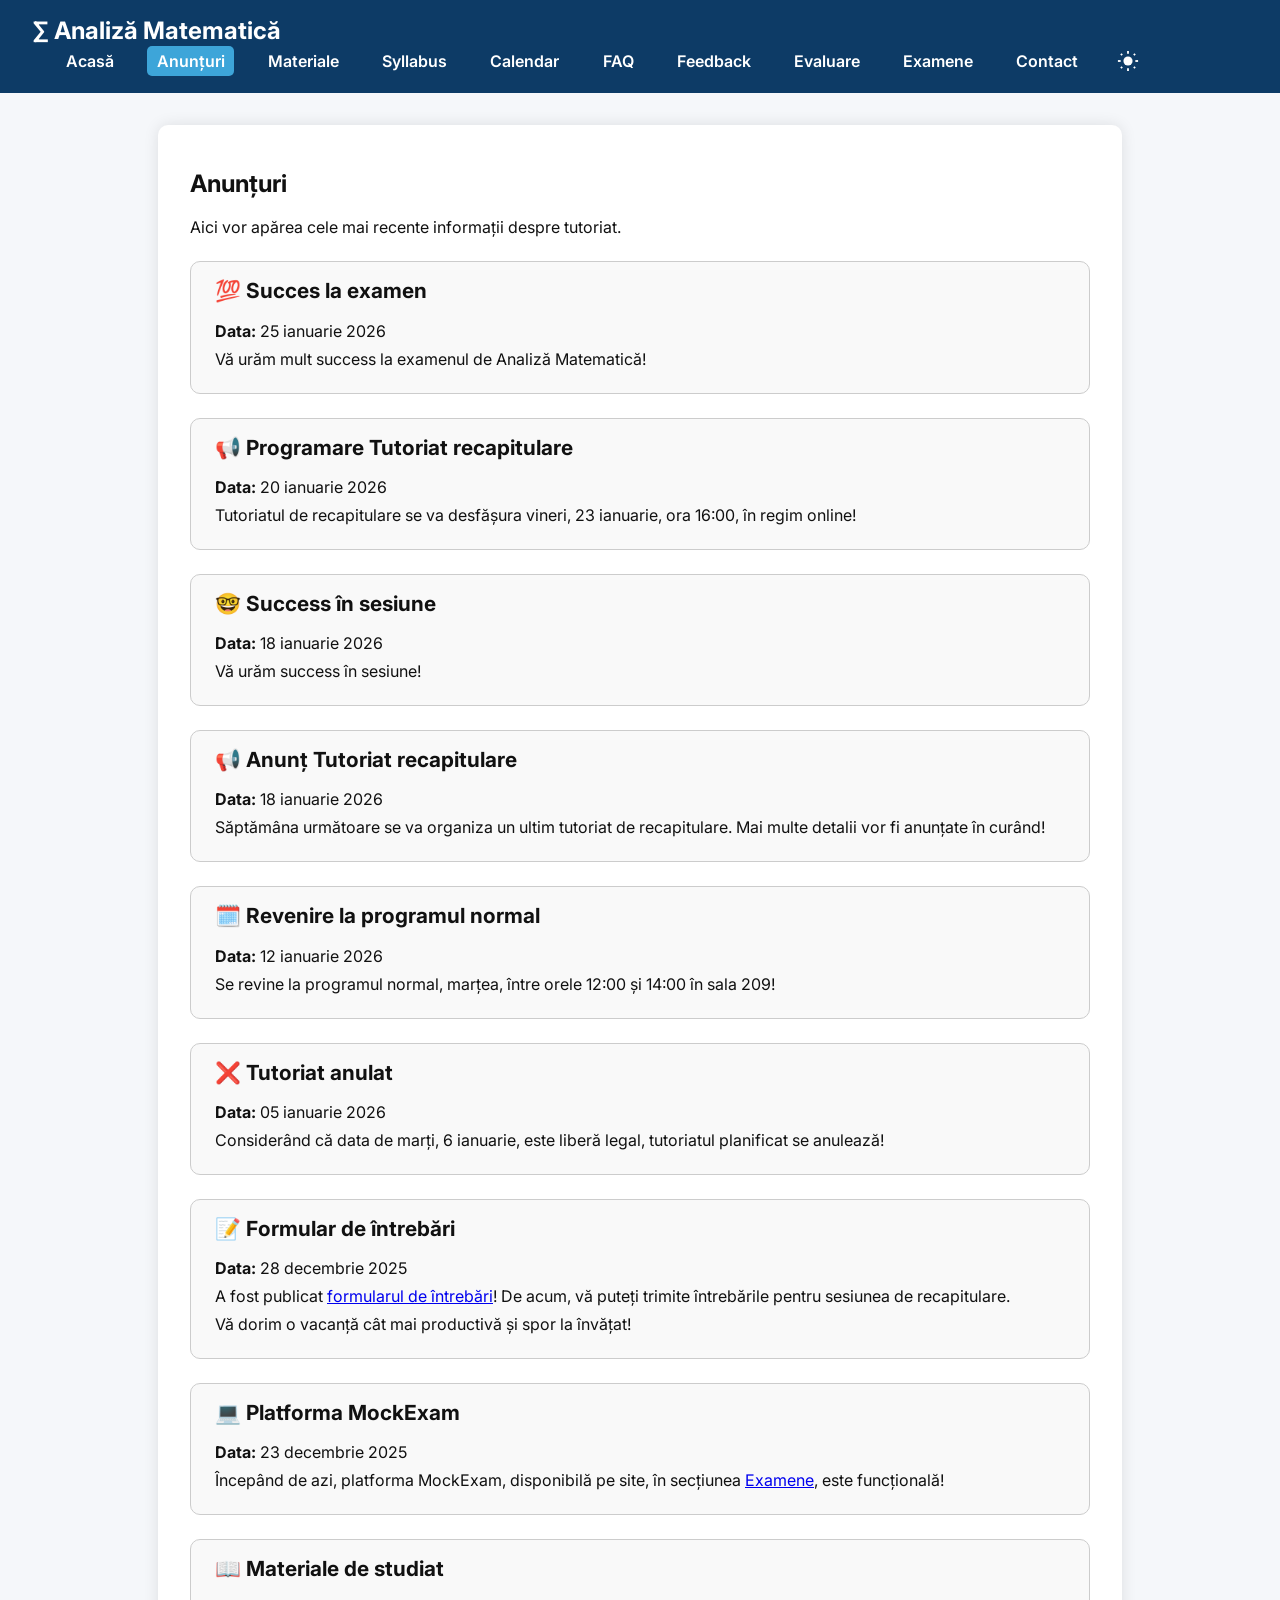
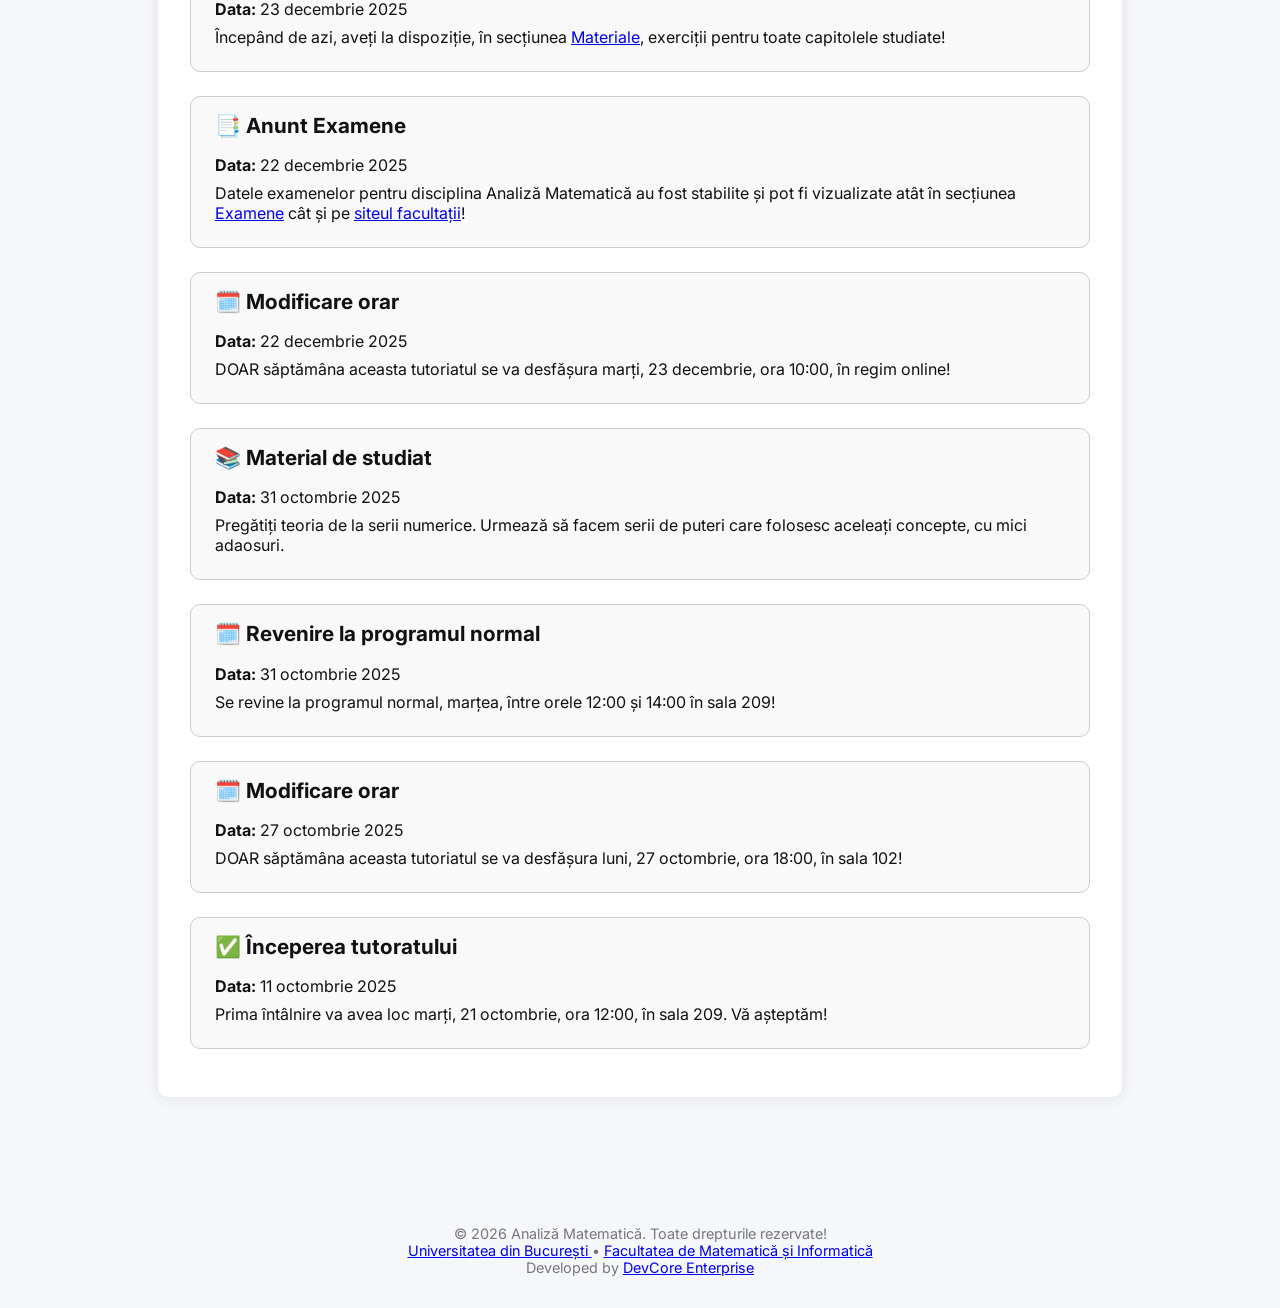
==== anunturi.html @ 242f054c "Add Analiza Matematică website files" ====
<!DOCTYPE html>
<html lang="ro">
<head>
  <meta charset="UTF-8" />
  <meta name="viewport" content="width=device-width, initial-scale=1" />
  
  <link href="https://fonts.googleapis.com/css2?family=Inter&display=swap" rel="stylesheet" />
  <link rel="stylesheet" href="styles.css" />

  <title>Anunțuri | Analiza Matematică</title>
  <meta name="description" content="Fii la curent cu ultimele anunțuri, noutăți și programări pentru Analiza Matematică." />
  <link rel="canonical" href="https://analizamatematica.site/anunturi.html" />
  <meta property="og:title" content="Anunțuri | Analiza Matematică" />
  <meta property="og:description" content="Fii la curent cu ultimele anunțuri, noutăți și programări pentru Analiza Matematică." />
  <meta property="og:url" content="https://analizamatematica.site/anunturi.html" />
  <meta property="og:type" content="website" />
  <meta property="og:site_name" content="Analiza Matematică" />
  <meta name="twitter:card" content="summary_large_image" />
  <meta name="twitter:title" content="Anunțuri | Analiza Matematică" />
  <meta name="twitter:description" content="Fii la curent cu ultimele anunțuri, noutăți și programări pentru Analiza Matematică." />

  <link rel="icon" type="image/png" href="favicon.png">
  <link rel="apple-touch-icon" href="apple-touch-icon.png">
</head>
<body>
  <header>
    <div class="logo">∑ Analiză Matematică</div>
    <nav>
      <a href="index.html">Acasă</a>
      <a href="anunturi.html" class="active">Anunțuri</a>
      <a href="materiale.html">Materiale</a>
      <a href="syllabus.html">Syllabus</a>
      <a href="calendar.html">Calendar</a>
      <a href="faq.html">FAQ</a>
      <a href="feedback.html">Feedback</a>
      <a href="evaluare.html">Evaluare</a>
      <a href="examene.html">Examene</a>
      <a href="contact.html">Contact</a>
      <button id="mode-toggle" aria-label="Toggle Light/Dark Mode">
        <svg class="mode-icon" viewBox="0 0 24 24" id="mode-icon" xmlns="http://www.w3.org/2000/svg">
          <path d="M21 12.79A9 9 0 0112.21 3a7 7 0 000 14 9 9 0 008.79-4.21z"/>
        </svg>
      </button>
    </nav>
  </header>

  <main>
    <section class="container">
      <h1>Anunțuri</h1>
      <p>Aici vor apărea cele mai recente informații despre tutoriat.</p>

      <div class="announcement">
        <h2>💯 Succes la examen</h2>
        <p><strong>Data:</strong> 25 ianuarie 2026</p>
        <p>Vă urăm mult success la examenul de Analiză Matematică!</p>
      </div>


      <div class="announcement">
        <h2>📢 Programare Tutoriat recapitulare</h2>
        <p><strong>Data:</strong> 20 ianuarie 2026</p>
        <p>Tutoriatul de recapitulare se va desfășura vineri, 23 ianuarie, ora 16:00, în regim online!</p>
      </div>

      <div class="announcement">
        <h2>🤓 Success în sesiune</h2>
        <p><strong>Data:</strong> 18 ianuarie 2026</p>
        <p>Vă urăm success în sesiune!</p>
      </div>

      <div class="announcement">
        <h2>📢 Anunț Tutoriat recapitulare</h2>
        <p><strong>Data:</strong> 18 ianuarie 2026</p>
        <p>Săptămâna următoare se va organiza un ultim tutoriat de recapitulare. Mai multe detalii vor fi anunțate în curând!</p>
      </div>

      <div class="announcement">
        <h2>🗓️ Revenire la programul normal</h2>
        <p><strong>Data:</strong> 12 ianuarie 2026</p>
        <p>Se revine la programul normal, marțea, între orele 12:00 și 14:00 în sala 209!</p>
      </div>

      <div class="announcement">
        <h2>❌ Tutoriat anulat</h2>
        <p><strong>Data:</strong> 05 ianuarie 2026</p>
        <p>Considerând că data de marți, 6 ianuarie, este liberă legal, tutoriatul planificat se anulează!</p>
      </div>

      <div class="announcement">
        <h2>📝 Formular de întrebări</h2>
        <p><strong>Data:</strong> 28 decembrie 2025</p>
        <p>A fost publicat <a href="formular-intrebari.html">formularul de întrebări</a>! De acum, vă puteți trimite întrebările pentru sesiunea de recapitulare.</p>
        <p>Vă dorim o vacanță cât mai productivă și spor la învățat!</p>
      </div>

      <div class="announcement">
        <h2>💻 Platforma MockExam</h2>
        <p><strong>Data:</strong> 23 decembrie 2025</p>
        <p>Începând de azi, platforma MockExam, disponibilă pe site, în secțiunea <a href="examene.html">Examene</a>, este funcțională!</p>
      </div>

      <div class="announcement">
        <h2>📖 Materiale de studiat</h2>
        <p><strong>Data:</strong> 23 decembrie 2025</p>
        <p>Începând de azi, aveți la dispoziție, în secțiunea <a href="materiale.html">Materiale</a>, exerciții pentru toate capitolele studiate!</p>
      </div>

      <div class="announcement">
        <h2>📑 Anunt Examene</h2>
        <p><strong>Data:</strong> 22 decembrie 2025</p>
        <p>Datele examenelor pentru disciplina Analiză Matematică au fost stabilite și pot fi vizualizate atât în secțiunea <a href="examene.html">Examene</a> cât și pe <a href="https://fmi.unibuc.ro/examene/">siteul facultații</a>!</p>
      </div>

      <div class="announcement">
        <h2>🗓️ Modificare orar</h2>
        <p><strong>Data:</strong> 22 decembrie 2025</p>
        <p>DOAR săptămâna aceasta tutoriatul se va desfășura marți, 23 decembrie, ora 10:00, în regim online!</p>
      </div>

      <div class="announcement">
        <h2>📚 Material de studiat</h2>
        <p><strong>Data:</strong> 31 octombrie 2025</p>
        <p>Pregătiți teoria de la serii numerice. Urmează să facem serii de puteri care folosesc aceleați concepte, cu mici adaosuri.</p>
      </div>

      <div class="announcement">
        <h2>🗓️ Revenire la programul normal</h2>
        <p><strong>Data:</strong> 31 octombrie 2025</p>
        <p>Se revine la programul normal, marțea, între orele 12:00 și 14:00 în sala 209!</p>
      </div>

      <div class="announcement">
        <h2>🗓️ Modificare orar</h2>
        <p><strong>Data:</strong> 27 octombrie 2025</p>
        <p>DOAR săptămâna aceasta tutoriatul se va desfășura luni, 27 octombrie, ora 18:00, în sala 102!</p>
      </div>

      <div class="announcement">
        <h2>✅ Începerea tutoratului</h2>
        <p><strong>Data:</strong> 11 octombrie 2025</p>
        <p>Prima întâlnire va avea loc marți, 21 octombrie, ora 12:00, în sala 209. Vă așteptăm!</p>
      </div>

    </section>
  </main>

<footer>
<footer class="site-footer">
  <div class="footer-content">
    <div class="footer-left">
      © 2026 Analiză Matematică. Toate drepturile rezervate!
    </div>

    <div class="footer-links">
      <a href="https://www.unibuc.ro" target="_blank" rel="noopener noreferrer">
        Universitatea din București
      </a>
      <span>•</span>
      <a href="https://fmi.unibuc.ro" target="_blank" rel="noopener noreferrer">
        Facultatea de Matematică și Informatică
      </a>
    </div>

    <div class="footer-right">
      Developed by
      <a href="https://www.devcore-enterprise.site" target="_blank" rel="noopener noreferrer">
        DevCore Enterprise
      </a>
    </div>
  </div>
</footer>

<script src="script.js"></script>
</body>
</html>
---- styles.css ----
@import url('https://fonts.googleapis.com/css2?family=Inter&display=swap');

:root {
  --blue-dark: #0d3b66;
  --blue-light: #3da5d9;
  --background-light: #f5f7fa;
  --text-light: #111;
  --background-dark: #121212;
  --text-dark: #e0e0e0;
  --container-bg-light: #fff;
  --container-bg-dark: #1e1e1e;
  --button-bg: #3da5d9;
  --button-hover-bg: #0d3b66;
  --button-text-color: #fff;
  --note-color: orange;
}

body {
  font-family: 'Inter', sans-serif;
  margin: 0;
  background-color: var(--background-light);
  color: var(--text-light);
  transition: background-color 0.3s, color 0.3s;
}

body.dark {
  background-color: var(--background-dark);
  color: var(--text-dark);
}

header {
  display: flex;
  justify-content: space-between;
  align-items: center;
  padding: 1rem 2rem;
  background-color: var(--blue-dark);
  color: white;
  flex-wrap: wrap;
}

.logo {
  font-weight: 700;
  font-size: 1.5rem;
  user-select: none;
}

nav {
  display: flex;
  align-items: center;
  flex-wrap: wrap;
}

nav a {
  color: white;
  text-decoration: none;
  margin-left: 1.5rem;
  font-weight: 600;
  position: relative;
  padding: 0.3rem 0.6rem;
  border-radius: 5px;
  transition: background-color 0.3s, color 0.3s;
  white-space: nowrap;
}

nav a.active,
nav a:hover {
  background-color: var(--blue-light);
  color: white;
}

nav button#mode-toggle {
  margin-left: 1.5rem;
  background: none;
  border: none;
  cursor: pointer;
  user-select: none;
  padding: 0.3rem;
  border-radius: 5px;
  transition: background-color 0.3s;
  color: white;
  display: flex;
  align-items: center;
}

nav button#mode-toggle:hover {
  background-color: var(--blue-light);
}

.mode-icon {
  width: 22px;
  height: 22px;
  fill: currentColor;
  stroke: none;
}

.container {
  max-width: 900px;
  margin: 2rem auto;
  padding: 1.5rem 2rem;
  background: var(--container-bg-light);
  color: var(--text-light);
  border-radius: 10px;
  box-shadow: 0 0 15px rgb(0 0 0 / 0.1);
  transition: background-color 0.3s, color 0.3s;
}

body.dark .container {
  background: var(--container-bg-dark);
  color: var(--text-dark);
}

.details p {
  font-size: 1.1rem;
  margin: 0.5rem 0;
}

.contact-info {
  display: flex;
  flex-direction: column;
  gap: 2rem;
}

.contact-row {
  display: flex;
  gap: 2rem;
  width: 100%;
}

.contact-row .person {
  flex: 1;
  background: var(--blue-light);
  padding: 1rem 1.5rem;
  border-radius: 8px;
  color: white;
  box-shadow: 0 2px 8px rgba(61,165,217,0.4);
  box-sizing: border-box;
}

.contact-row.single .person {
  width: 100%;
}

.contact-info .person h2 {
  margin-top: 0;
  border-bottom: 2px solid rgba(255,255,255,0.3);
  padding-bottom: 0.3rem;
}

.contact-info .person a {
  color: white;
  text-decoration: underline;
}

.general-contact {
  background: var(--blue-light);
  color: white;
  padding: 1rem 1.5rem;
  border-radius: 8px;
  margin-bottom: 2rem;
  box-shadow: 0 2px 8px rgba(61,165,217,0.4);
}

.general-contact a {
  color: white;
  text-decoration: underline;
}

@media (max-width: 600px) {

  .contact-row {
    flex-direction: column;
  }

}

.drive-button,
.feedback-button {
  display: inline-flex;
  align-items: center;
  gap: 0.5rem;
  font-weight: 700;
  padding: 0.7rem 1.3rem;
  border-radius: 8px;
  text-decoration: none;
  box-shadow: 0 4px 10px rgb(61 165 217 / 0.4);
  transition: background-color 0.3s, box-shadow 0.3s;
  margin-top: 1rem;
  color: var(--button-text-color);
}

.drive-button {
  background-color: var(--button-bg);
}

.drive-button svg {
  width: 20px;
  height: 20px;
  stroke: currentColor;
  stroke-width: 2;
}

.drive-button:hover {
  background-color: var(--button-hover-bg);
  box-shadow: 0 6px 14px rgb(13 59 102 / 0.7);
}

.feedback-button {
  background-color: #ff9900;
  font-weight: 600;
  font-size: 1rem;
}

.feedback-button:hover {
  background-color: #cc7a00;
}

table {
  width: 100%;
  border-collapse: collapse;
  margin-top: 1rem;
}

thead {
  background-color: var(--blue-dark);
  color: white;
}

th, td {
  padding: 0.8rem 1rem;
  border: 1px solid #ccc;
  text-align: left;
}

body.dark thead {
  background-color: #0b2c4a;
  color: var(--text-dark);
}

body.dark th,
body.dark td {
  border-color: #444;
}

.announcement {
  border: 1px solid #ccc;
  border-radius: 10px;
  padding: 1rem 1.5rem;
  margin: 1.5rem 0;
  background-color: #f9f9f9;
  transition: background-color 0.3s, border-color 0.3s;
}

body.dark .announcement {
  background-color: #1f1f1f;
  border-color: #444;
}

.announcement h2 {
  margin-top: 0;
  font-size: 1.3rem;
}

.announcement p {
  margin: 0.5rem 0;
}

.faq-item {
  border-left: 4px solid var(--blue-light);
  margin-bottom: 2rem;
  padding-left: 1.5rem;
}

.faq-item h3.question {
  font-weight: bold;
  font-size: 1.2rem;
  margin: 0;
  color: var(--blue-dark);
  transition: color 0.3s;
}

body.dark .faq-item h3.question {
  color: var(--text-dark);
}

.faq-item p.answer {
  font-size: 1rem;
  margin-top: 0.5rem;
  line-height: 1.5;
  color: var(--text-light);
  transition: color 0.3s;
}

body.dark .faq-item p.answer {
  color: var(--text-dark);
}

.faq-item p.answer a {
  color: var(--blue-light);
  text-decoration: underline;
}

.faq-item p.answer a:hover {
  color: var(--blue-dark);
}

.note {
  font-size: 1rem;
  color: var(--note-color);
  font-weight: 600;
  margin-top: 1rem;
  display: flex;
  align-items: center;
}

.icon-note {
  width: 20px;
  height: 20px;
  stroke: var(--note-color);
  fill: var(--note-color);
  margin-right: 0.5rem;
}

footer {
  text-align: center;
  padding: 1rem 2rem;
  color: #777;
  font-size: 0.9rem;
  margin-top: 3rem;
  user-select: none;
}

@media (max-width: 600px) {

  .contact-row {
    flex-direction: column;
  }

  nav a {
    margin-left: 1rem;
    font-size: 0.9rem;
  }

}
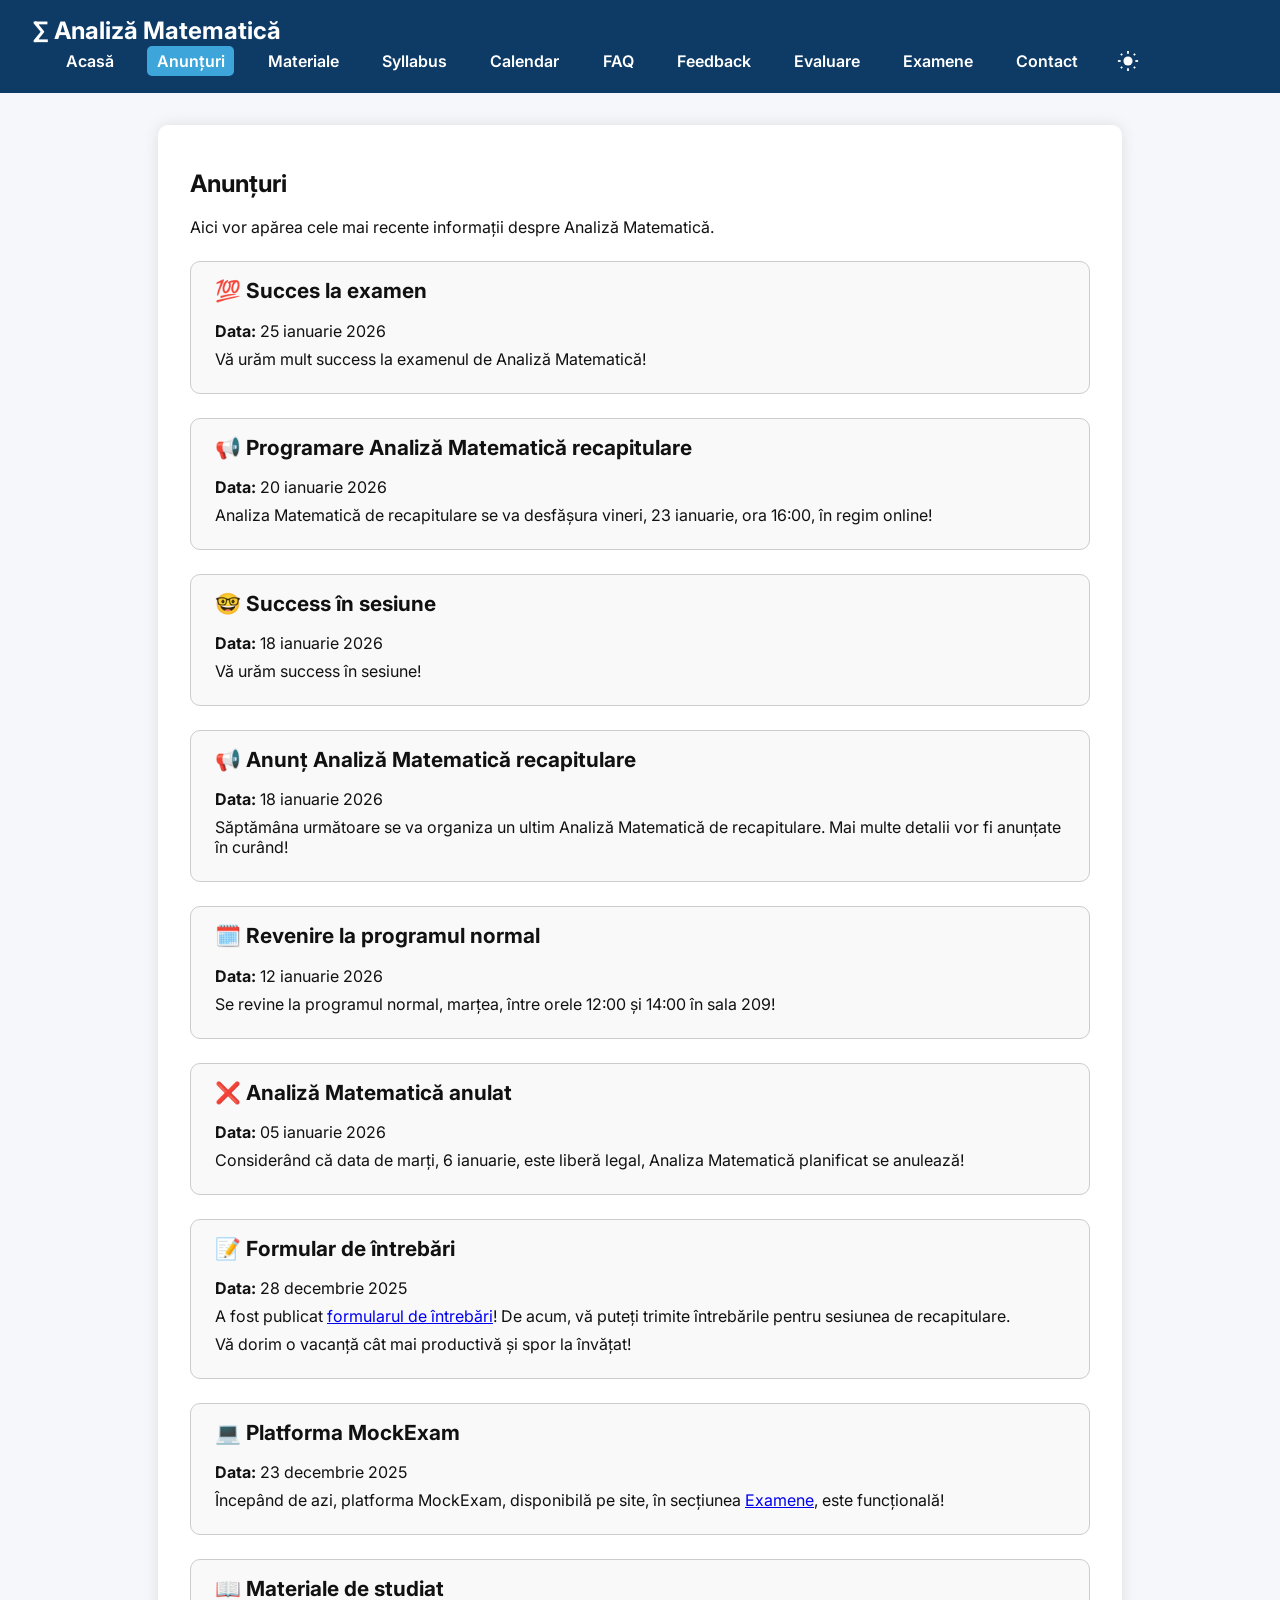
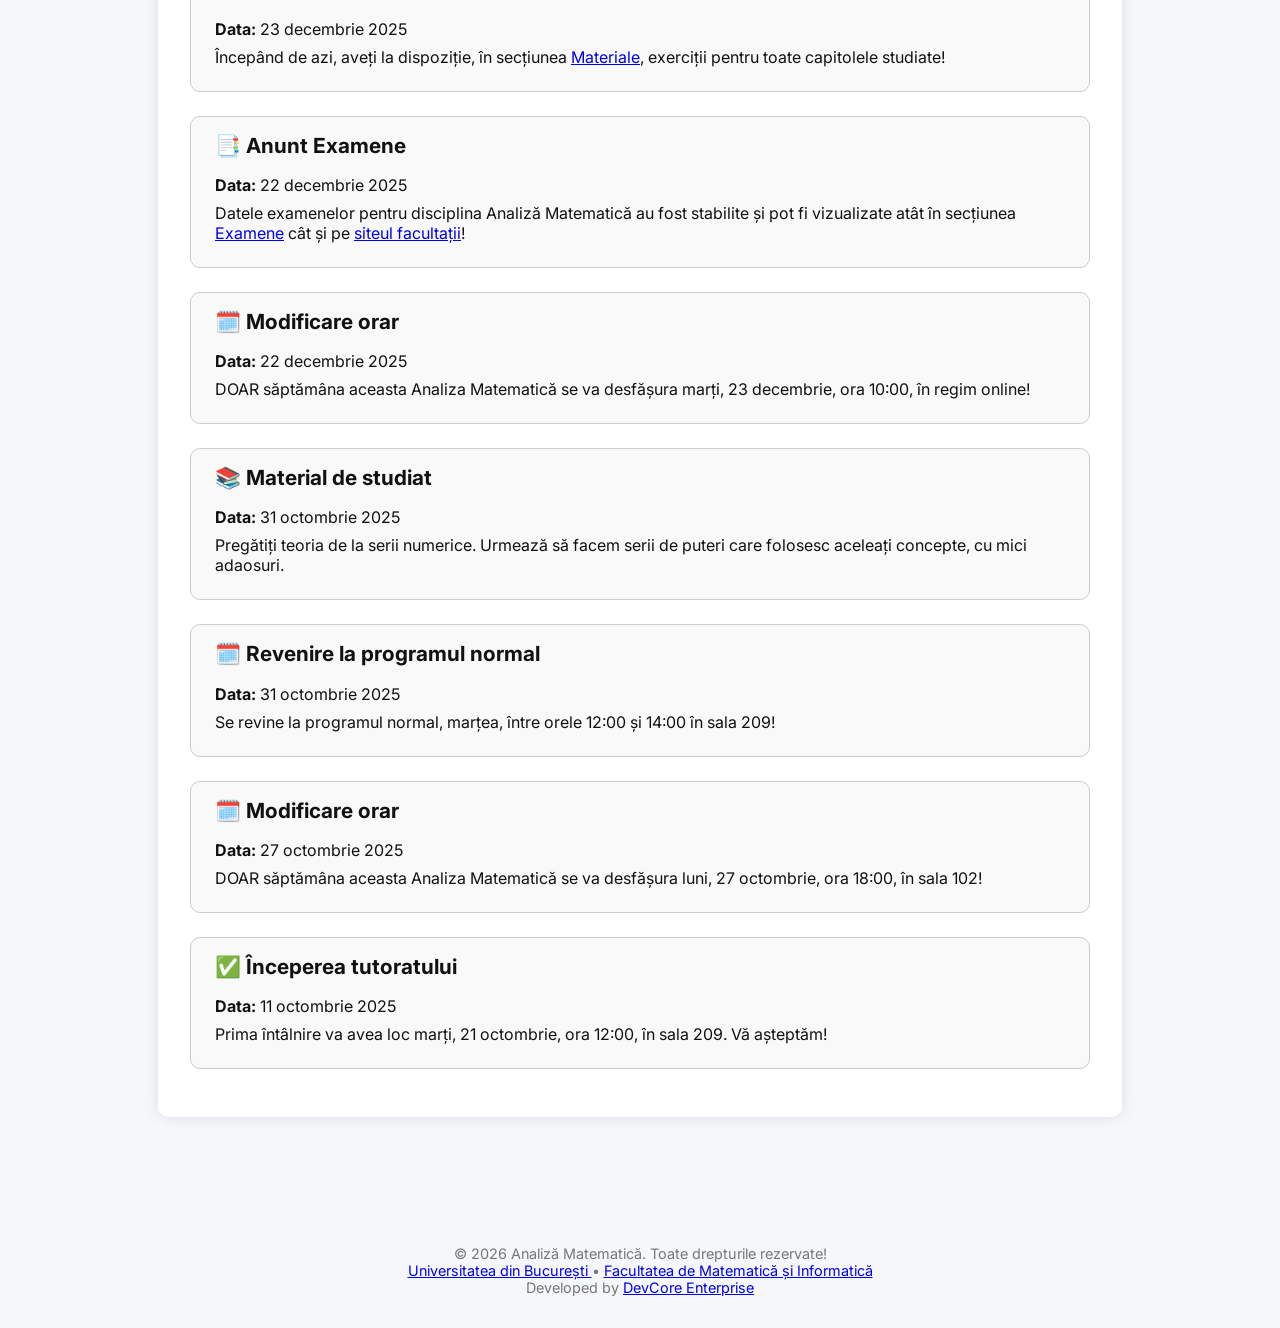
==== commit 4ea5b10c: "Simplify Analiză Matematică naming" ====
--- a/anunturi.html
+++ b/anunturi.html
@@ -1,4 +1,4 @@
-<!DOCTYPE html>
+﻿<!DOCTYPE html>
 <html lang="ro">
 <head>
   <meta charset="UTF-8" />
@@ -47,7 +47,7 @@
   <main>
     <section class="container">
       <h1>Anunțuri</h1>
-      <p>Aici vor apărea cele mai recente informații despre tutoriat.</p>
+      <p>Aici vor apărea cele mai recente informații despre Analiză Matematică.</p>
 
       <div class="announcement">
         <h2>💯 Succes la examen</h2>
@@ -57,9 +57,9 @@
 
 
       <div class="announcement">
-        <h2>📢 Programare Tutoriat recapitulare</h2>
+        <h2>📢 Programare Analiză Matematică recapitulare</h2>
         <p><strong>Data:</strong> 20 ianuarie 2026</p>
-        <p>Tutoriatul de recapitulare se va desfășura vineri, 23 ianuarie, ora 16:00, în regim online!</p>
+        <p>Analiza Matematică de recapitulare se va desfășura vineri, 23 ianuarie, ora 16:00, în regim online!</p>
       </div>
 
       <div class="announcement">
@@ -69,9 +69,9 @@
       </div>
 
       <div class="announcement">
-        <h2>📢 Anunț Tutoriat recapitulare</h2>
+        <h2>📢 Anunț Analiză Matematică recapitulare</h2>
         <p><strong>Data:</strong> 18 ianuarie 2026</p>
-        <p>Săptămâna următoare se va organiza un ultim tutoriat de recapitulare. Mai multe detalii vor fi anunțate în curând!</p>
+        <p>Săptămâna următoare se va organiza un ultim Analiză Matematică de recapitulare. Mai multe detalii vor fi anunțate în curând!</p>
       </div>
 
       <div class="announcement">
@@ -81,9 +81,9 @@
       </div>
 
       <div class="announcement">
-        <h2>❌ Tutoriat anulat</h2>
+        <h2>❌ Analiză Matematică anulat</h2>
         <p><strong>Data:</strong> 05 ianuarie 2026</p>
-        <p>Considerând că data de marți, 6 ianuarie, este liberă legal, tutoriatul planificat se anulează!</p>
+        <p>Considerând că data de marți, 6 ianuarie, este liberă legal, Analiza Matematică planificat se anulează!</p>
       </div>
 
       <div class="announcement">
@@ -114,7 +114,7 @@
       <div class="announcement">
         <h2>🗓️ Modificare orar</h2>
         <p><strong>Data:</strong> 22 decembrie 2025</p>
-        <p>DOAR săptămâna aceasta tutoriatul se va desfășura marți, 23 decembrie, ora 10:00, în regim online!</p>
+        <p>DOAR săptămâna aceasta Analiza Matematică se va desfășura marți, 23 decembrie, ora 10:00, în regim online!</p>
       </div>
 
       <div class="announcement">
@@ -132,7 +132,7 @@
       <div class="announcement">
         <h2>🗓️ Modificare orar</h2>
         <p><strong>Data:</strong> 27 octombrie 2025</p>
-        <p>DOAR săptămâna aceasta tutoriatul se va desfășura luni, 27 octombrie, ora 18:00, în sala 102!</p>
+        <p>DOAR săptămâna aceasta Analiza Matematică se va desfășura luni, 27 octombrie, ora 18:00, în sala 102!</p>
       </div>
 
       <div class="announcement">
@@ -172,4 +172,4 @@
 
 <script src="script.js"></script>
 </body>
-</html>+</html>
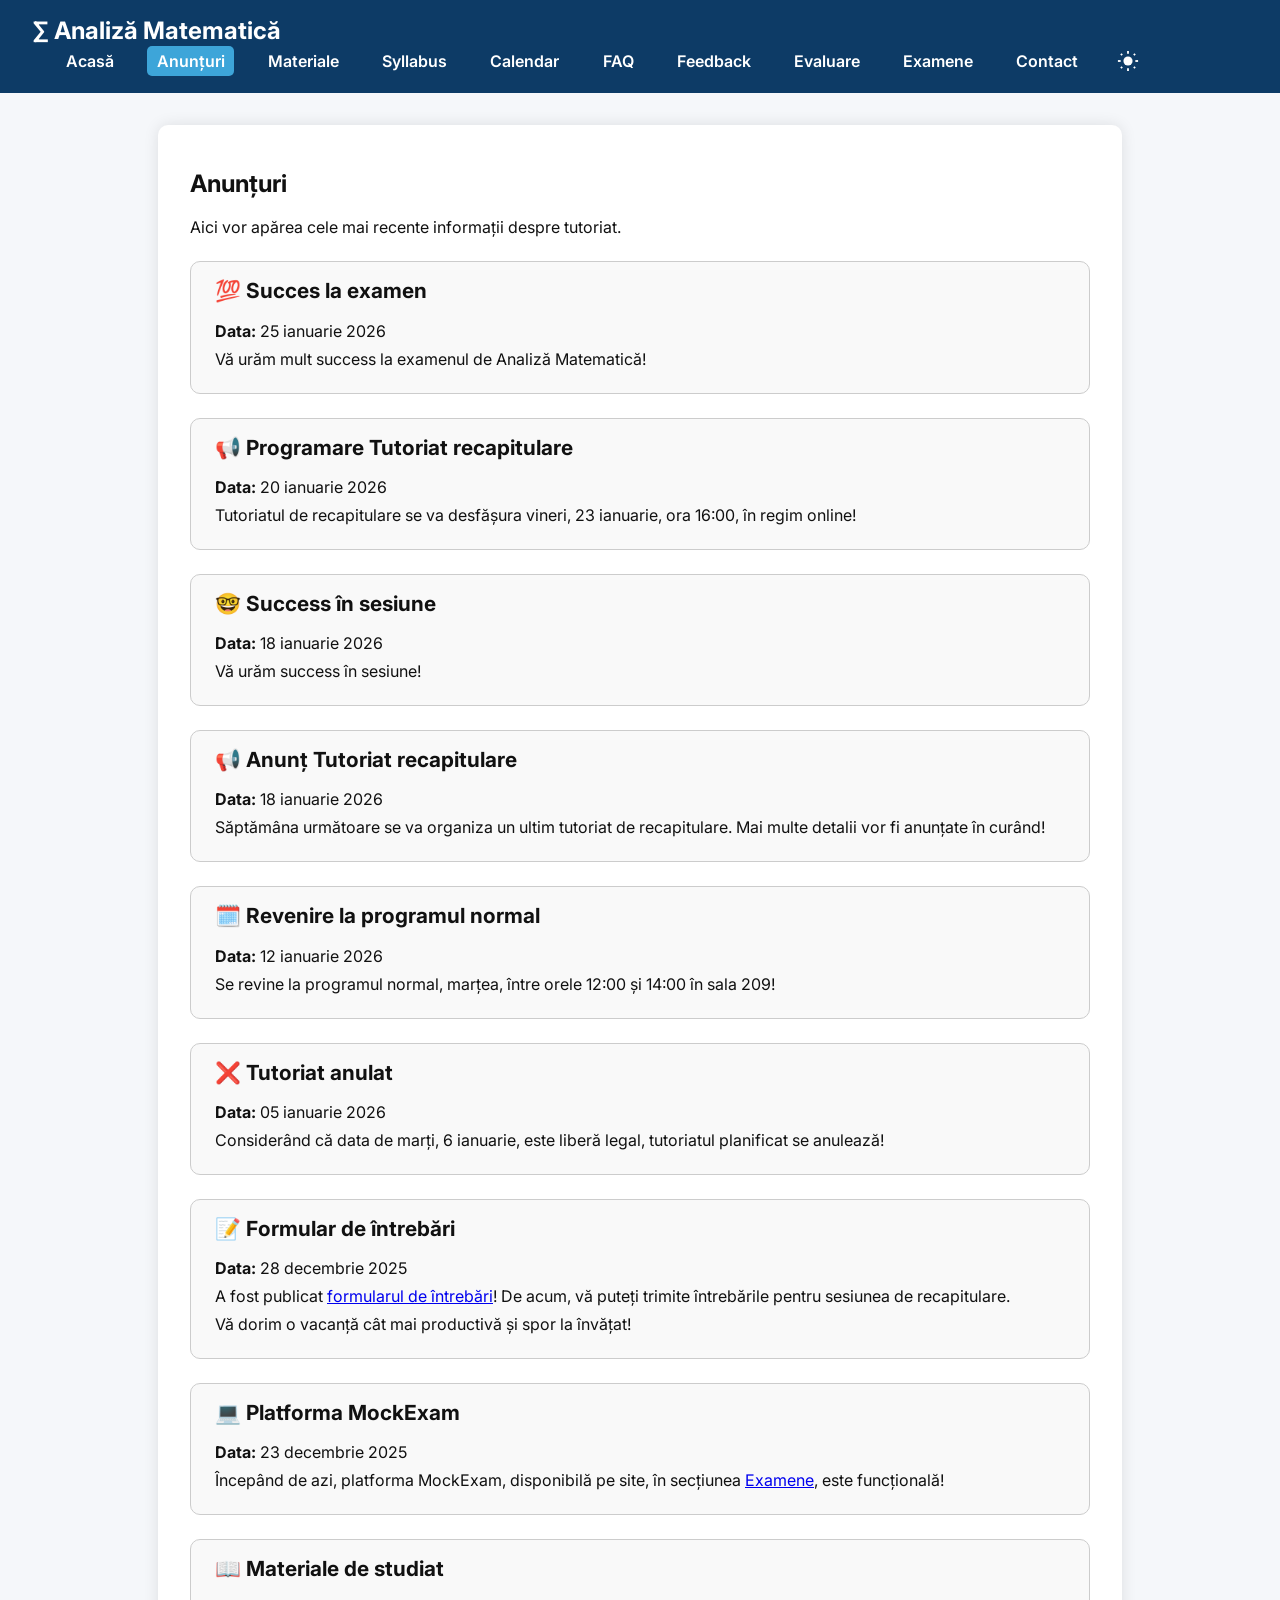
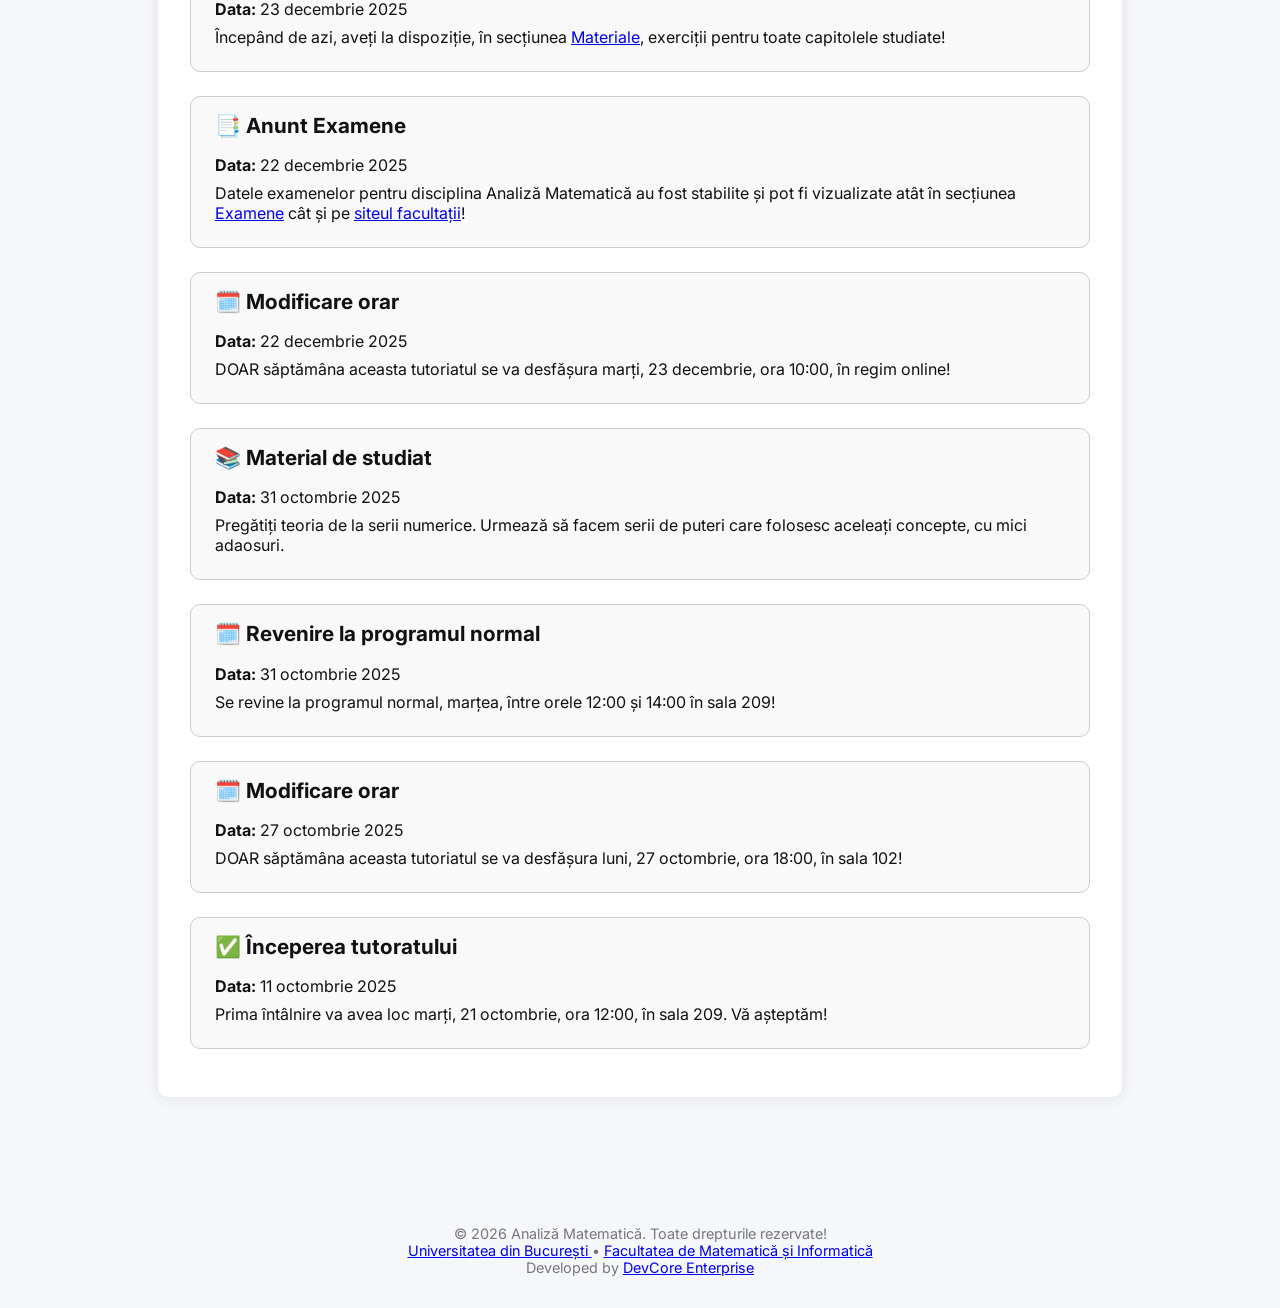
==== commit 732ec829: "Restore tutoring references on announcements page" ====
--- a/anunturi.html
+++ b/anunturi.html
@@ -1,4 +1,4 @@
-﻿<!DOCTYPE html>
+<!DOCTYPE html>
 <html lang="ro">
 <head>
   <meta charset="UTF-8" />
@@ -47,7 +47,7 @@
   <main>
     <section class="container">
       <h1>Anunțuri</h1>
-      <p>Aici vor apărea cele mai recente informații despre Analiză Matematică.</p>
+      <p>Aici vor apărea cele mai recente informații despre tutoriat.</p>
 
       <div class="announcement">
         <h2>💯 Succes la examen</h2>
@@ -57,9 +57,9 @@
 
 
       <div class="announcement">
-        <h2>📢 Programare Analiză Matematică recapitulare</h2>
+        <h2>📢 Programare Tutoriat recapitulare</h2>
         <p><strong>Data:</strong> 20 ianuarie 2026</p>
-        <p>Analiza Matematică de recapitulare se va desfășura vineri, 23 ianuarie, ora 16:00, în regim online!</p>
+        <p>Tutoriatul de recapitulare se va desfășura vineri, 23 ianuarie, ora 16:00, în regim online!</p>
       </div>
 
       <div class="announcement">
@@ -69,9 +69,9 @@
       </div>
 
       <div class="announcement">
-        <h2>📢 Anunț Analiză Matematică recapitulare</h2>
+        <h2>📢 Anunț Tutoriat recapitulare</h2>
         <p><strong>Data:</strong> 18 ianuarie 2026</p>
-        <p>Săptămâna următoare se va organiza un ultim Analiză Matematică de recapitulare. Mai multe detalii vor fi anunțate în curând!</p>
+        <p>Săptămâna următoare se va organiza un ultim tutoriat de recapitulare. Mai multe detalii vor fi anunțate în curând!</p>
       </div>
 
       <div class="announcement">
@@ -81,9 +81,9 @@
       </div>
 
       <div class="announcement">
-        <h2>❌ Analiză Matematică anulat</h2>
+        <h2>❌ Tutoriat anulat</h2>
         <p><strong>Data:</strong> 05 ianuarie 2026</p>
-        <p>Considerând că data de marți, 6 ianuarie, este liberă legal, Analiza Matematică planificat se anulează!</p>
+        <p>Considerând că data de marți, 6 ianuarie, este liberă legal, tutoriatul planificat se anulează!</p>
       </div>
 
       <div class="announcement">
@@ -114,7 +114,7 @@
       <div class="announcement">
         <h2>🗓️ Modificare orar</h2>
         <p><strong>Data:</strong> 22 decembrie 2025</p>
-        <p>DOAR săptămâna aceasta Analiza Matematică se va desfășura marți, 23 decembrie, ora 10:00, în regim online!</p>
+        <p>DOAR săptămâna aceasta tutoriatul se va desfășura marți, 23 decembrie, ora 10:00, în regim online!</p>
       </div>
 
       <div class="announcement">
@@ -132,7 +132,7 @@
       <div class="announcement">
         <h2>🗓️ Modificare orar</h2>
         <p><strong>Data:</strong> 27 octombrie 2025</p>
-        <p>DOAR săptămâna aceasta Analiza Matematică se va desfășura luni, 27 octombrie, ora 18:00, în sala 102!</p>
+        <p>DOAR săptămâna aceasta tutoriatul se va desfășura luni, 27 octombrie, ora 18:00, în sala 102!</p>
       </div>
 
       <div class="announcement">
@@ -172,4 +172,4 @@
 
 <script src="script.js"></script>
 </body>
-</html>
+</html>
